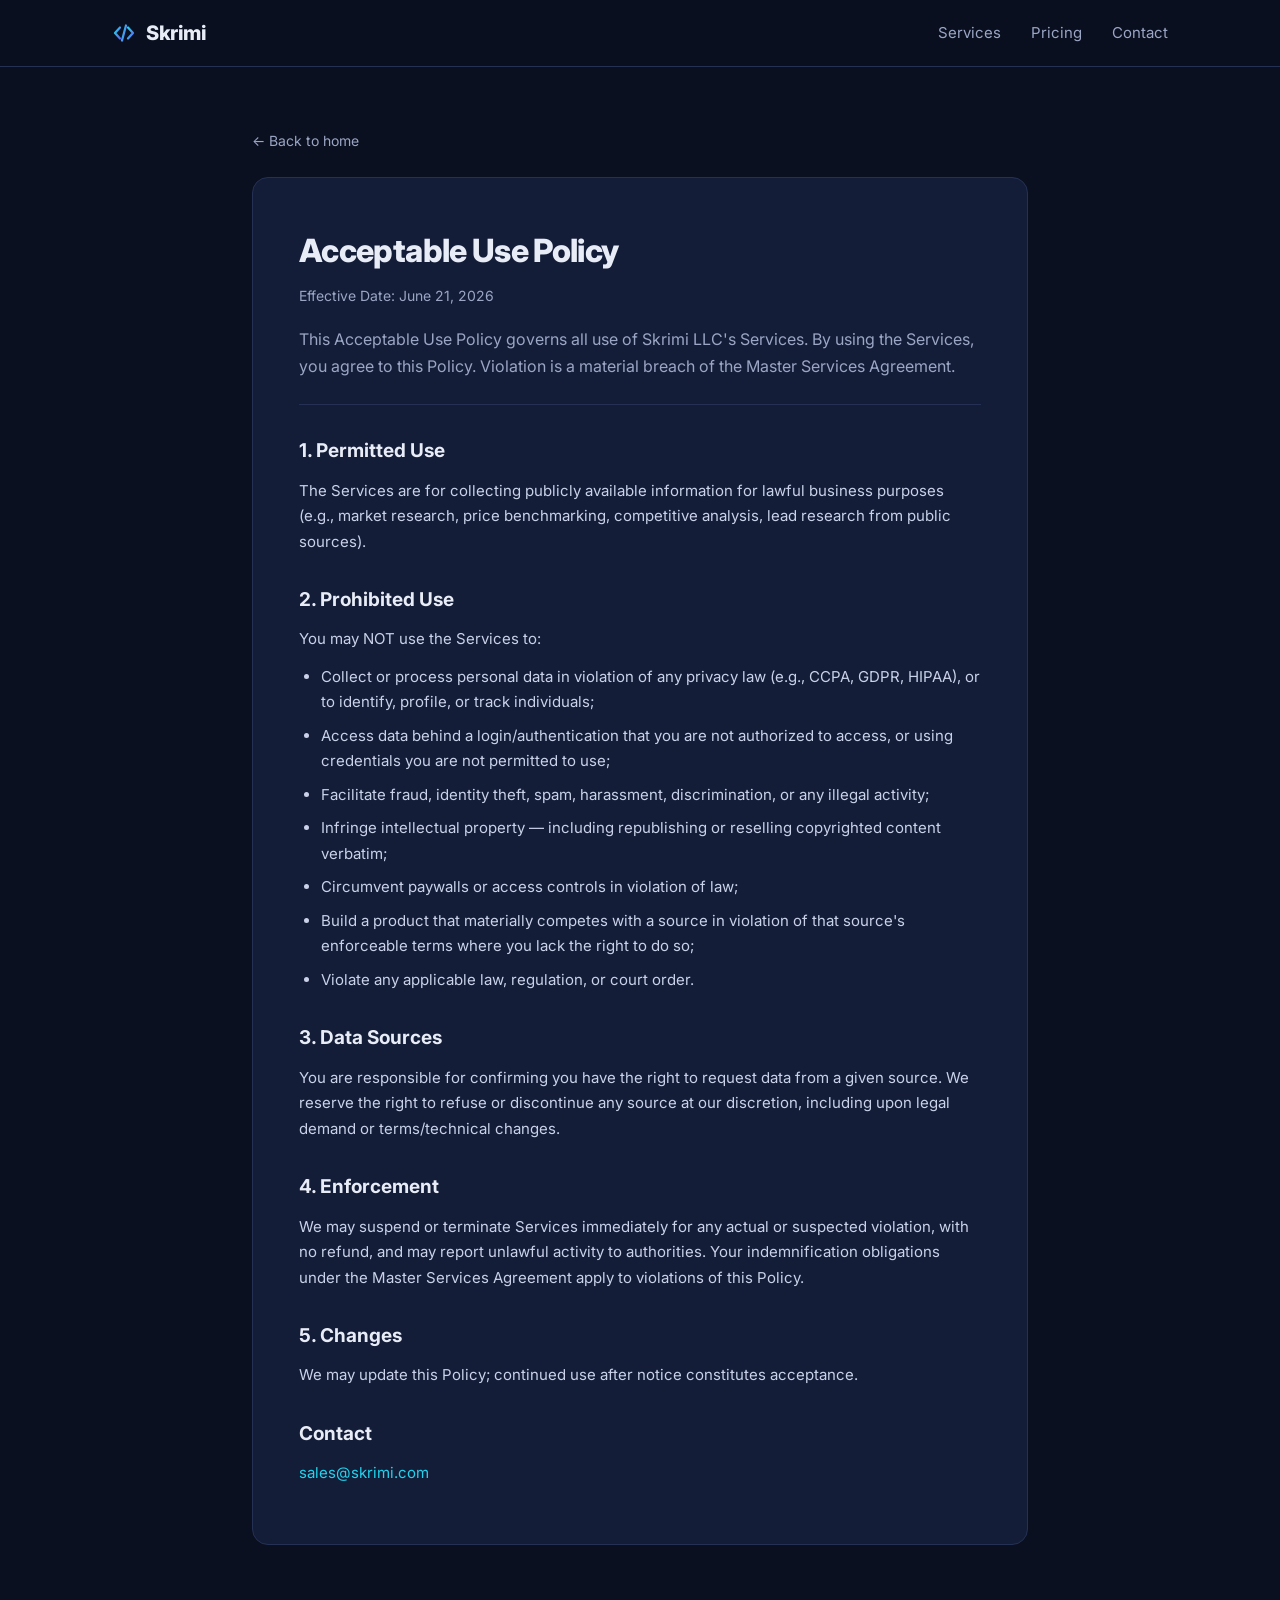
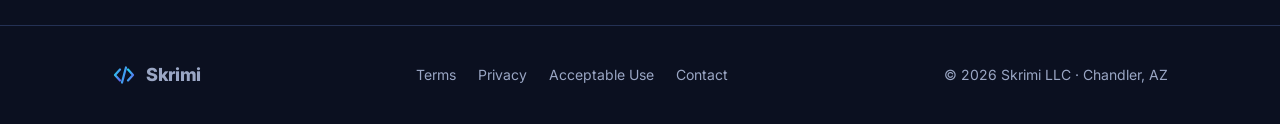
==== acceptable-use.html @ 0b2355f5 "Skrimi website - initial launch" ====
<!DOCTYPE html>
<html lang="en">
<head>
<meta charset="UTF-8" />
<meta name="viewport" content="width=device-width, initial-scale=1.0" />
<title>Acceptable Use Policy — Skrimi</title>
<meta name="description" content="Skrimi Acceptable Use Policy." />
<link rel="preconnect" href="https://fonts.googleapis.com" />
<link href="https://fonts.googleapis.com/css2?family=Inter:wght@400;500;600;700;800&display=swap" rel="stylesheet" />
<link rel="stylesheet" href="legal.css" />
<link rel="icon" type="image/svg+xml" href="favicon.svg" />
</head>
<body>
<svg width="0" height="0" style="position:absolute" aria-hidden="true"><defs><linearGradient id="skg" x1="0" y1="0" x2="1" y2="1"><stop offset="0" stop-color="#22d3ee"/><stop offset="1" stop-color="#6366f1"/></linearGradient></defs></svg>
<header>
  <nav>
    <a class="logo" href="index.html"><svg class="dot" viewBox="0 0 48 48" aria-hidden="true"><g fill="none" stroke="url(#skg)" stroke-width="4.5" stroke-linecap="round" stroke-linejoin="round"><path d="M16 13 L6 24 L16 35"/><path d="M32 13 L42 24 L32 35"/><path d="M28 9 L20 39"/></g></svg>Skrimi</a>
    <div class="nav-links">
      <a href="index.html#services">Services</a>
      <a href="index.html#pricing">Pricing</a>
      <a href="index.html#contact">Contact</a>
    </div>
  </nav>
</header>

<main>
  <div class="wrap">
    <a class="back" href="index.html">&larr; Back to home</a>
    <div class="doc">
      <h1>Acceptable Use Policy</h1>
      <div class="meta">Effective Date: June 21, 2026</div>
      <p class="lead">This Acceptable Use Policy governs all use of Skrimi LLC's Services. By using the Services, you agree to this Policy. Violation is a material breach of the Master Services Agreement.</p>

      <h2>1. Permitted Use</h2>
      <p>The Services are for collecting publicly available information for lawful business purposes (e.g., market research, price benchmarking, competitive analysis, lead research from public sources).</p>

      <h2>2. Prohibited Use</h2>
      <p>You may NOT use the Services to:</p>
      <ul>
        <li>Collect or process personal data in violation of any privacy law (e.g., CCPA, GDPR, HIPAA), or to identify, profile, or track individuals;</li>
        <li>Access data behind a login/authentication that you are not authorized to access, or using credentials you are not permitted to use;</li>
        <li>Facilitate fraud, identity theft, spam, harassment, discrimination, or any illegal activity;</li>
        <li>Infringe intellectual property — including republishing or reselling copyrighted content verbatim;</li>
        <li>Circumvent paywalls or access controls in violation of law;</li>
        <li>Build a product that materially competes with a source in violation of that source's enforceable terms where you lack the right to do so;</li>
        <li>Violate any applicable law, regulation, or court order.</li>
      </ul>

      <h2>3. Data Sources</h2>
      <p>You are responsible for confirming you have the right to request data from a given source. We reserve the right to refuse or discontinue any source at our discretion, including upon legal demand or terms/technical changes.</p>

      <h2>4. Enforcement</h2>
      <p>We may suspend or terminate Services immediately for any actual or suspected violation, with no refund, and may report unlawful activity to authorities. Your indemnification obligations under the Master Services Agreement apply to violations of this Policy.</p>

      <h2>5. Changes</h2>
      <p>We may update this Policy; continued use after notice constitutes acceptance.</p>

      <h2>Contact</h2>
      <p><a href="mailto:sales@skrimi.com">sales@skrimi.com</a></p>
    </div>
  </div>
</main>

<footer>
  <div class="foot">
    <a class="logo" href="index.html" style="font-size:18px"><svg class="dot" viewBox="0 0 48 48" aria-hidden="true"><g fill="none" stroke="url(#skg)" stroke-width="4.5" stroke-linecap="round" stroke-linejoin="round"><path d="M16 13 L6 24 L16 35"/><path d="M32 13 L42 24 L32 35"/><path d="M28 9 L20 39"/></g></svg>Skrimi</a>
    <div style="display:flex;gap:22px;flex-wrap:wrap">
      <a href="terms.html">Terms</a><a href="privacy.html">Privacy</a><a href="acceptable-use.html">Acceptable Use</a><a href="mailto:sales@skrimi.com">Contact</a>
    </div>
    <div>© 2026 Skrimi LLC · Chandler, AZ</div>
  </div>
</footer>
</body>
</html>
---- legal.css ----
:root{
  --bg:#0b1020;--card:#141d38;--line:#243154;--text:#e8ecf6;--muted:#9aa6c4;
  --accent:#22d3ee;--accent2:#6366f1;--max:820px;
}
*{box-sizing:border-box;margin:0;padding:0}
html{scroll-behavior:smooth}
body{font-family:'Inter',system-ui,sans-serif;background:var(--bg);color:var(--text);line-height:1.7;-webkit-font-smoothing:antialiased}
a{color:var(--accent);text-decoration:none}a:hover{text-decoration:underline}
.wrap{max-width:var(--max);margin:0 auto;padding:0 22px}
header{position:sticky;top:0;z-index:50;background:rgba(11,16,32,.85);backdrop-filter:blur(12px);border-bottom:1px solid var(--line)}
nav{display:flex;align-items:center;justify-content:space-between;height:66px;max-width:1100px;margin:0 auto;padding:0 22px}
.logo{display:flex;align-items:center;gap:10px;font-weight:800;font-size:20px;letter-spacing:-.02em;color:var(--text)}
.logo .dot{width:24px;height:24px}
.nav-links a{color:var(--muted);font-size:15px;margin-left:26px}
.nav-links a:hover{color:var(--text);text-decoration:none}
main{padding:60px 0 80px}
.doc{background:var(--card);border:1px solid var(--line);border-radius:16px;padding:46px}
.doc h1{font-size:32px;font-weight:800;letter-spacing:-.02em;margin-bottom:6px}
.doc .meta{color:var(--muted);font-size:14px;margin-bottom:8px}
.doc .lead{color:var(--muted);font-size:16px;margin:18px 0 30px;padding-bottom:24px;border-bottom:1px solid var(--line)}
.doc h2{font-size:19px;font-weight:700;margin:30px 0 10px;color:var(--text)}
.doc p{color:#c9d2e8;margin-bottom:12px;font-size:15px}
.doc ul{margin:0 0 14px 22px;color:#c9d2e8;font-size:15px}
.doc li{margin-bottom:8px}
.doc strong{color:var(--text)}
.back{display:inline-block;margin-bottom:24px;color:var(--muted);font-size:14px}
footer{border-top:1px solid var(--line);padding:34px 0;color:var(--muted);font-size:14px}
.foot{display:flex;justify-content:space-between;align-items:center;flex-wrap:wrap;gap:14px;max-width:1100px;margin:0 auto;padding:0 22px}
.foot a{color:var(--muted)}.foot a:hover{color:var(--text);text-decoration:none}
@media(max-width:560px){.doc{padding:28px 20px}.nav-links a{margin-left:16px}}
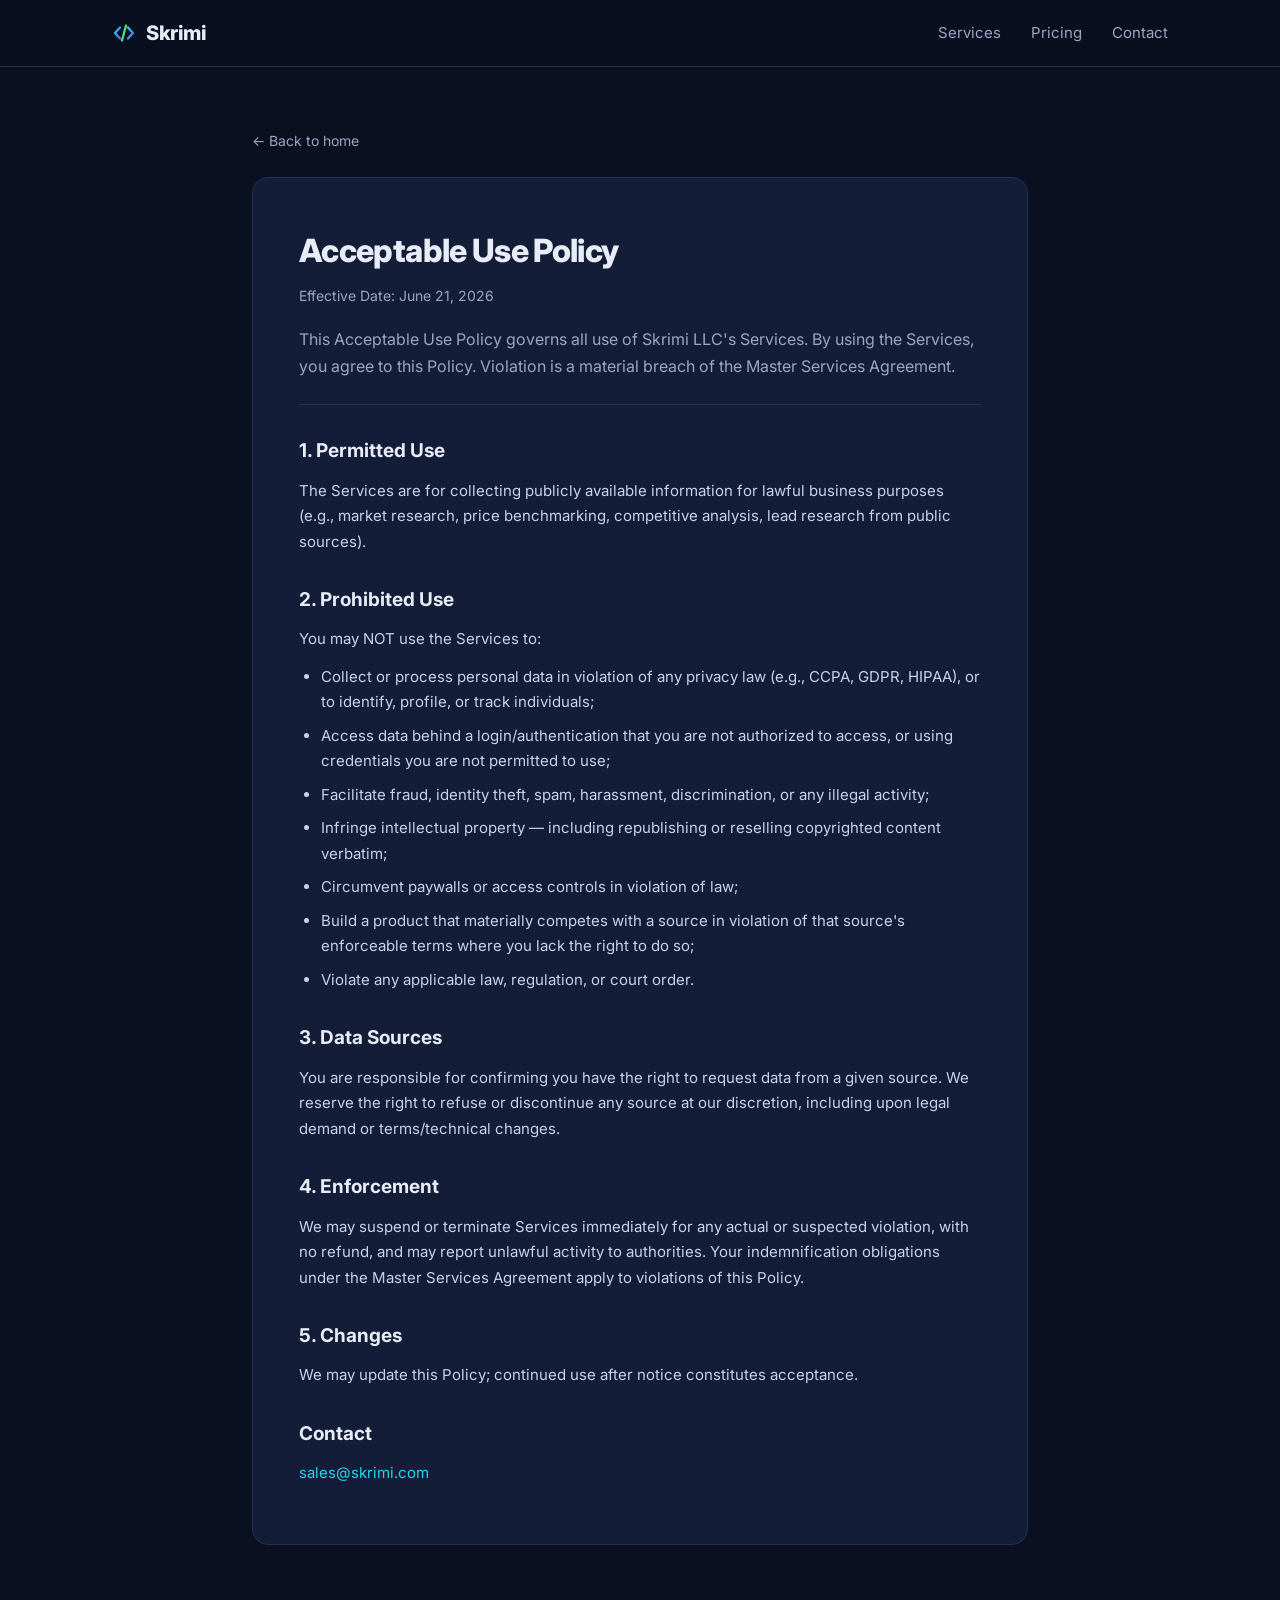
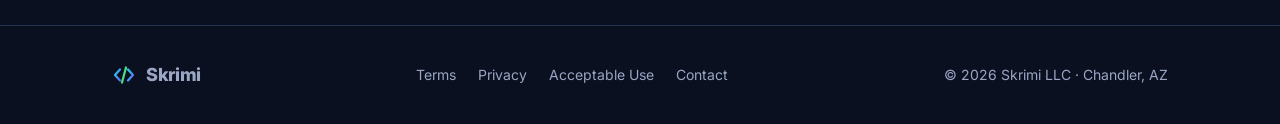
==== commit 513f7462: "Green middle bracket in logo" ====
--- a/acceptable-use.html
+++ b/acceptable-use.html
@@ -14,7 +14,7 @@
 <svg width="0" height="0" style="position:absolute" aria-hidden="true"><defs><linearGradient id="skg" x1="0" y1="0" x2="1" y2="1"><stop offset="0" stop-color="#22d3ee"/><stop offset="1" stop-color="#6366f1"/></linearGradient></defs></svg>
 <header>
   <nav>
-    <a class="logo" href="index.html"><svg class="dot" viewBox="0 0 48 48" aria-hidden="true"><g fill="none" stroke="url(#skg)" stroke-width="4.5" stroke-linecap="round" stroke-linejoin="round"><path d="M16 13 L6 24 L16 35"/><path d="M32 13 L42 24 L32 35"/><path d="M28 9 L20 39"/></g></svg>Skrimi</a>
+    <a class="logo" href="index.html"><svg class="dot" viewBox="0 0 48 48" aria-hidden="true"><g fill="none" stroke="url(#skg)" stroke-width="4.5" stroke-linecap="round" stroke-linejoin="round"><path d="M16 13 L6 24 L16 35"/><path d="M32 13 L42 24 L32 35"/><path d="M28 9 L20 39" stroke="#4ade80"/></g></svg>Skrimi</a>
     <div class="nav-links">
       <a href="index.html#services">Services</a>
       <a href="index.html#pricing">Pricing</a>
@@ -63,7 +63,7 @@
 
 <footer>
   <div class="foot">
-    <a class="logo" href="index.html" style="font-size:18px"><svg class="dot" viewBox="0 0 48 48" aria-hidden="true"><g fill="none" stroke="url(#skg)" stroke-width="4.5" stroke-linecap="round" stroke-linejoin="round"><path d="M16 13 L6 24 L16 35"/><path d="M32 13 L42 24 L32 35"/><path d="M28 9 L20 39"/></g></svg>Skrimi</a>
+    <a class="logo" href="index.html" style="font-size:18px"><svg class="dot" viewBox="0 0 48 48" aria-hidden="true"><g fill="none" stroke="url(#skg)" stroke-width="4.5" stroke-linecap="round" stroke-linejoin="round"><path d="M16 13 L6 24 L16 35"/><path d="M32 13 L42 24 L32 35"/><path d="M28 9 L20 39" stroke="#4ade80"/></g></svg>Skrimi</a>
     <div style="display:flex;gap:22px;flex-wrap:wrap">
       <a href="terms.html">Terms</a><a href="privacy.html">Privacy</a><a href="acceptable-use.html">Acceptable Use</a><a href="mailto:sales@skrimi.com">Contact</a>
     </div>
